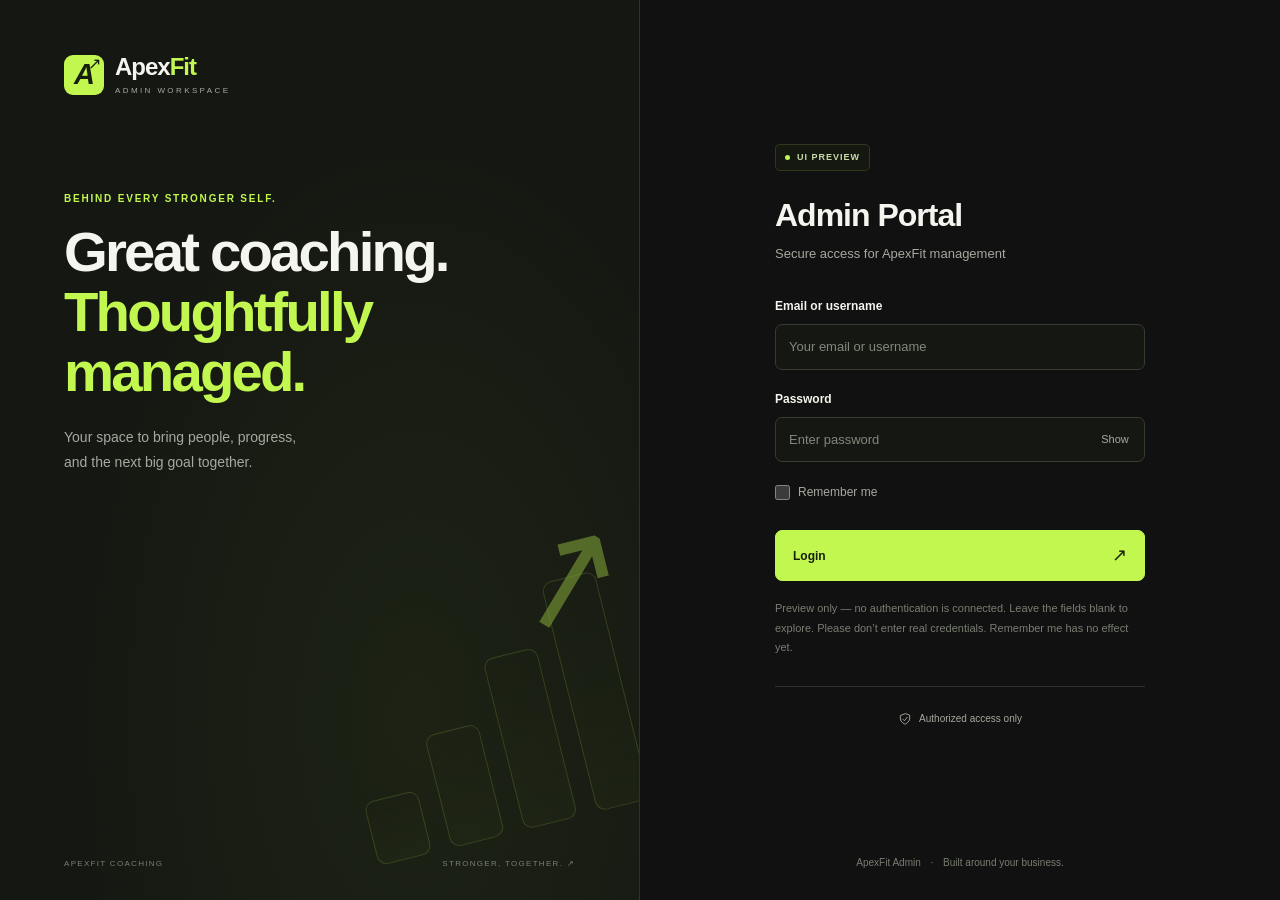
==== admin/index.html @ 79b1d00b "Add secure admin dashboard UI" ====
<!DOCTYPE html>
<html lang="en">
<head>
  <meta charset="UTF-8">
  <meta name="viewport" content="width=device-width, initial-scale=1">
  <meta name="robots" content="noindex, nofollow">
  <meta name="color-scheme" content="dark">
  <title>Admin Portal · ApexFit</title>
  <link rel="stylesheet" href="admin.css">
  <script src="admin.js" defer></script>
</head>
<body class="login-page">
  <main class="login-layout">
    <section class="login-story" aria-label="ApexFit Admin">
      <a class="brand" href="index.html" aria-label="ApexFit Admin home"><span class="brand-mark" aria-hidden="true">A<span>↗</span></span><span>Apex<span class="accent">Fit</span><small>ADMIN WORKSPACE</small></span></a>
      <div class="story-copy"><p class="eyebrow">BEHIND EVERY STRONGER SELF.</p><h1>Great coaching.<br><span class="accent">Thoughtfully<br>managed.</span></h1><p>Your space to bring people, progress,<br>and the next big goal together.</p></div>
      <div class="brand-art" aria-hidden="true"><span></span><span></span><span></span><span></span><i>↗</i></div>
      <div class="story-footer"><span>APEXFIT COACHING</span><span>STRONGER, TOGETHER. ↗</span></div>
    </section>
    <section class="login-panel" aria-labelledby="login-title">
      <div class="login-card">
        <span class="preview-tag"><span class="status-dot"></span> UI PREVIEW</span>
        <h2 id="login-title">Admin Portal</h2>
        <p class="login-subtitle">Secure access for ApexFit management</p>
        <!-- UI preview only. Connect real authentication later through a secure backend.
             Do not collect or persist credentials here. No access control is implemented. -->
        <form id="login-form" autocomplete="off">
          <label for="login-identity">Email or username</label>
          <input id="login-identity" type="text" placeholder="Your email or username" autocomplete="off" spellcheck="false">
          <label for="login-password">Password</label>
          <div class="password-field"><input id="login-password" type="password" placeholder="Enter password" autocomplete="off"><button id="password-toggle" type="button" aria-controls="login-password" aria-pressed="false" aria-label="Show password">Show</button></div>
          <label class="check-label"><input type="checkbox" id="remember-me"> Remember me</label>
          <button class="primary-button login-submit" type="submit">Login <span aria-hidden="true">↗</span></button>
        </form>
        <p class="preview-explanation">Preview only — no authentication is connected. Leave the fields blank to explore. Please don’t enter real credentials. Remember me has no effect yet.</p>
        <div class="authorized"><svg viewBox="0 0 24 24" aria-hidden="true"><path d="M12 3 4 6v6c0 5 8 9 8 9s8-4 8-9V6Z"/><path d="m8 12 3 3 5-6"/></svg> Authorized access only</div>
      </div>
      <p class="login-footer">ApexFit Admin <span>·</span> Built around your business.</p>
    </section>
  </main>
  <noscript><p class="noscript">This UI preview needs JavaScript for navigation. <a href="dashboard.html">Open dashboard preview</a>.</p></noscript>
</body>
</html>
---- admin/admin.css ----
/* Standalone admin styles. The public ApexFit website is intentionally independent. */
:root{color-scheme:dark;--bg:#101110;--sidebar:#131512;--surface:#191b18;--raised:#20231d;--lime:#c2f750;--text:#f4f5ee;--muted:#a6a99f;--dim:#797e72;--line:#30332b;--radius:12px;--sidebar-width:238px;font-family:Arial,Helvetica,sans-serif;font-synthesis:none}
*{box-sizing:border-box}body{margin:0;background:var(--bg);color:var(--text);font-size:14px;line-height:1.5}button,input,select,textarea{font:inherit}button,a,input,select,textarea{-webkit-tap-highlight-color:transparent}a{color:inherit;text-decoration:none}button{cursor:pointer;color:inherit}button:disabled{cursor:default}button,select{touch-action:manipulation}button{border:0}svg{width:20px;height:20px;fill:none;stroke:currentColor;stroke-width:1.6;stroke-linecap:round;stroke-linejoin:round;flex-shrink:0}h1,h2,h3,p{margin:0}h1,h2,h3{line-height:1.2}h1{font-size:clamp(26px,2.6vw,38px);letter-spacing:-1.3px;font-weight:650}h2{font-size:17px;font-weight:600;letter-spacing:-.4px}p{color:var(--muted)}[hidden]{display:none!important}:focus-visible{outline:2px solid var(--lime);outline-offset:4px}::selection{background:var(--lime);color:var(--bg)}.accent{color:var(--lime)}.eyebrow{font-size:10px;font-weight:700;letter-spacing:1.8px;color:var(--lime);margin-bottom:16px}.brand{display:flex;align-items:center;gap:11px;font-size:24px;letter-spacing:-1px;font-weight:750;line-height:1.1}.brand small{display:block;font-size:8px;letter-spacing:2.4px;font-weight:500;color:var(--muted);margin-top:7px}.brand-mark{height:40px;width:40px;background:var(--lime);color:#18200d;border-radius:9px;display:grid;place-items:center;position:relative;font-size:29px;font-style:italic;flex-shrink:0}.brand-mark>span{position:absolute;right:4px;top:0;font-size:16px}.primary-button,.secondary-button{display:inline-flex;justify-content:center;align-items:center;gap:22px;min-height:44px;border-radius:7px;padding:11px 17px;font-size:12px;font-weight:700;transition:background .2s,border-color .2s,transform .2s}.primary-button{color:#17200a;background:var(--lime);border:1px solid var(--lime)}.primary-button:hover{background:#d1ff71;transform:translateY(-1px)}.secondary-button{border:1px solid #41463a;background:#1b1e18;color:var(--text)}.secondary-button:hover{background:#282d21;border-color:#69754d}.primary-button span,.secondary-button span{font-size:18px;font-weight:400}.icon-button{display:grid;place-items:center;width:40px;height:40px;background:transparent;border-radius:7px;color:var(--muted);font-size:26px}.icon-button:hover{background:var(--raised);color:var(--text)}.preview-tag{display:inline-flex;align-items:center;gap:7px;padding:6px 9px;border:1px solid #c2f75026;color:#c8dca5;background:#c2f75007;border-radius:5px;font-size:9px;letter-spacing:1px;font-weight:600;white-space:nowrap}.status-dot,.mini-dot,.workspace-dot{display:inline-block;flex-shrink:0;width:5px;height:5px;border-radius:50%;background:var(--lime)}
/* Login */
.login-layout{min-height:100svh;display:grid;grid-template-columns:1fr 1fr}.login-story{position:relative;overflow:hidden;min-height:780px;padding:54px 64px 30px;border-right:1px solid var(--line);background:radial-gradient(ellipse at 65% 80%,#c2f7500c,transparent 60%),#151812;display:flex;flex-direction:column}.story-copy{position:relative;z-index:1;margin-top:95px}.story-copy h1{font-size:clamp(42px,4.4vw,68px);line-height:1.06;letter-spacing:-2.8px;font-weight:700}.story-copy>p:last-child{font-size:14px;line-height:1.8;margin-top:24px}.story-footer{margin-top:auto;padding-top:170px;display:flex;justify-content:space-between;gap:20px;font-size:8px;letter-spacing:1.3px;color:var(--dim);z-index:1}.brand-art{position:absolute;right:-35px;bottom:70px;width:330px;height:250px;transform:rotate(-14deg);opacity:.65}.brand-art>span{position:absolute;bottom:0;width:55px;border:1px solid #c2f7503d;border-radius:10px;background:linear-gradient(0deg,#c2f7500c,transparent)}.brand-art>span:nth-child(1){height:65px;left:0}.brand-art>span:nth-child(2){height:115px;left:75px}.brand-art>span:nth-child(3){height:175px;left:150px}.brand-art>span:nth-child(4){height:235px;left:225px}.brand-art i{position:absolute;right:18px;top:-90px;font-size:140px;color:var(--lime);font-style:normal;font-weight:300;opacity:.55}.login-panel{display:flex;flex-direction:column;justify-content:center;align-items:center;padding:70px 44px 30px;position:relative}.login-card{width:100%;max-width:370px;margin:auto}.login-card h2{font-size:32px;letter-spacing:-1px;margin:25px 0 9px}.login-subtitle{font-size:13px;margin-bottom:34px}label{display:block;font-size:12px;font-weight:600;margin:20px 0 9px}input:not([type=checkbox]),textarea,select{width:100%;border:1px solid #373c30;background:#151713;border-radius:7px;color:var(--text);padding:12px 13px;min-height:44px;font-size:13px;transition:border-color .2s}input::placeholder,textarea::placeholder{color:#82877a}input:focus,textarea:focus,select:focus{border-color:var(--lime)}textarea{resize:vertical;min-height:130px}input[readonly]{color:var(--muted)}.password-field{position:relative}.password-field input{padding-right:66px}.password-field button{position:absolute;right:4px;top:4px;bottom:4px;min-width:52px;border-radius:4px;background:none;font-size:11px;color:var(--muted)}.password-field button:hover{color:var(--lime);background:var(--raised)}.check-label{display:flex;align-items:center;gap:8px;color:var(--muted);font-size:12px;font-weight:400;min-height:32px;margin:14px 0 22px}.check-label input{appearance:auto;width:15px;height:15px;margin:0;accent-color:var(--lime)}.login-submit{width:100%;justify-content:space-between;min-height:48px}.preview-explanation{font-size:11px;line-height:1.75;margin-top:18px;color:var(--dim)}.authorized{margin-top:29px;padding-top:24px;border-top:1px solid var(--line);display:flex;gap:7px;align-items:center;justify-content:center;font-size:10px;color:var(--muted)}.authorized svg{width:14px;height:14px}.login-footer{margin-top:55px;font-size:10px;color:var(--dim)}.login-footer span{padding:0 7px}
/* Shell and navigation */
.sidebar{position:fixed;inset:0 auto 0 0;width:var(--sidebar-width);z-index:30;background:var(--sidebar);border-right:1px solid var(--line);padding:30px 18px 18px;display:flex;flex-direction:column;overflow-y:auto}.sidebar-brand{padding:0 10px}.workspace-label{margin:37px 0 31px;display:flex;align-items:center;gap:10px;padding:12px 10px;border:1px solid var(--line);border-radius:8px;font-size:11px;font-weight:600}.workspace-label small,.admin-profile small{display:block;color:var(--dim);font-size:10px;font-weight:400;margin-top:3px}.workspace-icon{display:grid;place-items:center;width:30px;height:30px;background:#303725;border:1px solid #454e35;border-radius:7px;color:var(--lime);font-size:10px}.workspace-dot{margin-left:auto}.nav-label{font-size:9px;letter-spacing:1.5px;color:var(--dim);padding-left:14px;margin-bottom:12px}.main-nav{display:grid;gap:6px}.main-nav button{display:flex;align-items:center;gap:13px;padding:13px 14px;border-radius:7px;background:none;border:1px solid transparent;text-align:left;color:var(--muted);font-size:12px}.main-nav button svg{width:18px;height:18px}.main-nav button:hover{background:#20241c;color:var(--text)}.main-nav button[aria-current=page]{color:var(--lime);background:#c2f7500e;border-color:#c2f75019}.main-nav button[aria-current=page]:after{content:'';width:5px;height:5px;background:var(--lime);border-radius:50%;margin-left:auto}.sidebar-bottom{margin-top:auto;padding-top:50px}.preview-note{border:1px solid var(--line);padding:15px 13px;border-radius:9px;background:linear-gradient(120deg,#c2f75006,transparent)}.preview-note strong{font-size:11px;font-weight:500;margin-left:7px}.preview-note p{font-size:10px;line-height:1.8;margin-top:9px;color:var(--dim)}.logout-link{display:flex;align-items:center;gap:12px;padding:18px 12px;font-size:12px;color:var(--muted)}.logout-link:hover{color:var(--lime)}.logout-link>span{margin-left:auto}.logout-link svg{width:17px;height:17px}.admin-profile{border-top:1px solid var(--line);padding:18px 8px 0;display:flex;align-items:center;gap:10px;font-size:11px}.avatar,.topbar-avatar{display:inline-grid;place-items:center;width:33px;height:33px;flex-shrink:0;background:#313827;color:#d4e6b1;border:1px solid #c2f75018;border-radius:50%;font-size:10px;letter-spacing:.2px}.app-shell{margin-left:var(--sidebar-width)}.topbar{height:76px;display:flex;align-items:center;justify-content:space-between;gap:15px;padding:0 36px;border-bottom:1px solid var(--line);background:#121410}.breadcrumb,.topbar-right{display:flex;gap:18px;align-items:center}.breadcrumb{font-size:11px;color:var(--dim)}.breadcrumb strong{color:#d9dcd2;font-weight:500}.breadcrumb-slash{color:#4e5347}.topbar-avatar{width:30px;height:30px}.menu-toggle,.drawer-close{display:none}#main-content{padding:24px 36px 28px;max-width:1700px;margin:auto}.preview-banner{display:flex;justify-content:space-between;flex-wrap:wrap;gap:6px 20px;border:1px solid #c2f75017;background:#c2f75004;border-radius:7px;padding:10px 13px;font-size:10px;margin-bottom:33px;color:var(--dim)}.preview-banner>span:first-child{color:#b5c3a1;display:flex;align-items:center;gap:8px}.page-heading{display:flex;align-items:center;justify-content:space-between;gap:24px;margin-bottom:28px}.page-heading h1 span{color:#a8ae9b}.page-heading .eyebrow{font-size:8px;margin-bottom:11px}.page-heading p:last-child{font-size:12px;margin-top:11px}.page-heading>button{flex-shrink:0}.metric-grid{display:grid;grid-template-columns:repeat(4,minmax(0,1fr));gap:15px;margin-bottom:23px}.metric-card{border:1px solid var(--line);background:var(--surface);border-radius:var(--radius);padding:19px 20px 17px;box-shadow:0 3px 12px #0000000c;min-width:0}.metric-label{display:flex;align-items:center;justify-content:space-between;gap:5px;color:#b7bdad;font-size:11px}.metric-icon{display:grid;place-items:center;width:27px;height:27px;border:1px solid #3a4230;border-radius:7px;color:#bdcba5;background:#c2f75006;font-size:16px}.metric-card>strong{display:flex;align-items:baseline;gap:8px;font-size:33px;letter-spacing:-1px;line-height:1.2;margin:15px 0 20px;font-weight:550;white-space:nowrap}.metric-card>strong>span{font-size:10px;letter-spacing:0;color:var(--dim);font-weight:400}.metric-footer{display:flex;justify-content:space-between;align-items:center;gap:7px;color:var(--dim);font-size:9px;min-height:20px}.metric-trend{color:#b0cd84}.sparkline{letter-spacing:1px;font-size:16px;line-height:1;color:#7e9e42}.mini-dot{background:#7e9655;width:4px;height:4px}.revenue-card{background:linear-gradient(120deg,#242c1a,#191d15);border-color:#4b5b33}.revenue-card>strong{color:var(--lime)}.overview-grid{display:grid;grid-template-columns:1.25fr 1fr;gap:23px;margin-bottom:23px}.panel{background:var(--surface);border:1px solid var(--line);border-radius:var(--radius);min-width:0;overflow:hidden}.panel-heading{display:flex;align-items:center;justify-content:space-between;gap:15px;padding:23px 24px 0}.panel-heading p{font-size:10px;margin-top:7px;color:var(--dim)}.subtle-label{font-size:8px;letter-spacing:.7px;color:var(--muted);white-space:nowrap}.chart-summary{display:flex;align-items:center;gap:13px;padding:20px 24px 0}.chart-summary>strong{font-size:35px;font-weight:500;letter-spacing:-1px}.chart-summary>span{font-size:10px;color:var(--muted)}.chart-summary b{display:block;font-size:9px;font-weight:400;color:#b0cd84;margin-top:4px}.bar-chart{height:162px;margin:20px 24px 0;display:flex;gap:18px;padding-top:10px}.chart-y{display:flex;flex-direction:column;justify-content:space-between;padding-bottom:26px;font-size:8px;color:var(--dim)}.chart-bars{display:flex;flex:1;gap:clamp(8px,2vw,28px);align-items:stretch;background:repeating-linear-gradient(to top,transparent 0,transparent calc(33.33% - 1px),#33382c88 calc(33.33% - 1px),#33382c88 33.33%);margin-bottom:26px}.chart-bars>div{display:flex;flex:1;align-items:center;justify-content:flex-end;flex-direction:column;position:relative}.chart-bars>div>span{height:var(--bar-height);width:100%;max-width:41px;border-radius:4px 4px 0 0;background:linear-gradient(0deg,#404e28,#6a8540);position:relative;min-height:3px}.chart-bars .peak>span{background:linear-gradient(0deg,#9dbf4b,var(--lime))}.chart-bars b{position:absolute;top:-18px;left:0;right:0;text-align:center;font-size:9px;font-weight:400;color:var(--muted)}.chart-bars .peak b{color:var(--lime)}.chart-bars small{position:absolute;bottom:-25px;font-size:9px;color:var(--dim)}.chart-caption{display:flex;justify-content:space-between;margin:18px 24px 20px;font-size:9px;color:var(--dim)}.chart-caption i{display:inline-block;width:6px;height:6px;border-radius:2px;background:var(--lime);margin-right:5px}.upcoming-list{padding:8px 24px 0}.session-card{display:flex;align-items:center;gap:13px;padding:17px 0;border-bottom:1px solid var(--line)}.date-tile{display:flex;flex-direction:column;align-items:center;justify-content:center;width:43px;height:46px;border-radius:7px;background:#23281d;border:1px solid #37412b;flex-shrink:0}.date-tile small{font-size:8px;color:#a7b58f;letter-spacing:.5px}.date-tile strong{font-size:18px;font-weight:500;line-height:1.2}.session-info{flex:1;min-width:0}.session-info strong{font-size:11px;font-weight:500}.session-info p{font-size:10px;color:var(--dim);margin-top:4px}.session-time{font-size:10px;white-space:nowrap;color:#c3c9ba}.panel-link{width:100%;display:flex;align-items:center;justify-content:space-between;text-align:left;padding:16px 24px;background:none;color:var(--lime);font-size:10px}.panel-link:hover{background:#c2f75005}.recent-panel .panel-heading{padding-bottom:22px}.text-button{background:transparent;min-height:36px;color:var(--lime);font-size:10px;white-space:nowrap}.text-button span{margin-left:12px}.text-button:hover{text-decoration:underline}.workspace-footnote{display:flex;justify-content:space-between;flex-wrap:wrap;gap:10px;font-size:9px;color:var(--dim);padding-top:25px}.workspace-footnote span{font-size:8px;letter-spacing:1px}
/* Data views */
.section-heading-count{display:inline-block;color:var(--lime);background:#c2f7500b;border:1px solid #c2f75025;border-radius:8px;padding:8px 14px;font-size:11px;white-space:nowrap}.table-toolbar{display:flex;align-items:flex-end;gap:14px;padding:20px 22px;border-bottom:1px solid var(--line)}.table-toolbar label{margin:0 0 7px;font-size:10px;color:var(--muted)}.search-control{flex:1;max-width:360px}.filter-control{width:172px}.search-control input,.filter-control select{font-size:11px;background:#131610}.table-count{margin-left:auto;padding-bottom:13px;font-size:10px;color:var(--dim);white-space:nowrap}.table-scroll{width:100%;overflow:auto;overscroll-behavior-x:contain;scrollbar-width:thin;scrollbar-color:#444d35 transparent}table{border-collapse:collapse;width:100%;text-align:left;white-space:nowrap;font-size:11px}caption{position:absolute;width:1px;height:1px;padding:0;margin:-1px;overflow:hidden;clip-path:inset(50%);white-space:nowrap}thead{background:#141711}th{padding:14px 18px;color:#8e9782;font-size:9px;font-weight:500;letter-spacing:.3px;border-bottom:1px solid var(--line)}td{padding:17px 18px;border-bottom:1px solid #2b3025;color:#b1b8a7}th:first-child,td:first-child{padding-left:24px}tbody tr:last-child td{border-bottom:0}tbody tr:hover{background:#c2f75003}td .person{display:flex;align-items:center;gap:10px;color:#e0e5d8;font-weight:500}.person .avatar{width:29px;height:29px;font-size:9px}.money{font-variant-numeric:tabular-nums;color:var(--text);font-weight:600}.badge{display:inline-flex;align-items:center;gap:6px;font-size:9px;font-weight:500;padding:4px 8px;border-radius:5px;border:1px solid #535b464d;background:#a6a99f0a;color:#bbc2b1}.badge:before{content:'';width:4px;height:4px;border-radius:50%;background:currentColor}.badge-new,.badge-upcoming{color:#b4d58c;background:#91b75a10;border-color:#91b75a2a}.badge-qualified,.badge-paid,.badge-converted,.badge-completed,.badge-replied{color:#85c9ac;background:#62b5940b;border-color:#62b59426}.badge-contacted,.badge-rescheduled{color:#9cbadf;background:#7fa7d40d;border-color:#7fa7d426}.badge-pending{color:#d8be80;background:#c9a85e0d;border-color:#c9a85e26}.badge-lost,.badge-failed,.badge-cancelled{color:#d99b99;background:#d285810a;border-color:#d2858126}.badge-refunded,.badge-closed{color:#b6a7d6;background:#ae94d00b;border-color:#ae94d026}.row-action{min-height:36px;padding:8px 10px;color:#ccd4be;background:#22271b;border:1px solid #3b4530;border-radius:5px;font-size:10px;white-space:nowrap}.row-action:hover{color:var(--lime);border-color:#6c8050}.row-actions{display:flex;gap:7px}.message-cell{max-width:240px;overflow:hidden;text-overflow:ellipsis}.table-footer{padding:14px 23px;border-top:1px solid var(--line);font-size:10px;color:var(--dim);display:flex;justify-content:space-between;gap:15px}.empty-state{text-align:center;padding:60px 20px}.empty-state h3{font-size:16px;margin-bottom:10px}.empty-state p{font-size:12px;margin-bottom:18px}
/* Native dialogs provide modal focus containment and Escape handling. */
.modal{width:min(580px,calc(100% - 32px));max-height:calc(100svh - 40px);margin:auto;border:1px solid #414a34;border-radius:14px;background:#191d16;color:var(--text);padding:27px;box-shadow:0 30px 100px #0009;overflow:auto}.modal::backdrop{background:#060804b8;backdrop-filter:blur(5px)}body:has(dialog[open]){overflow:hidden}.modal-heading{display:flex;align-items:flex-start;justify-content:space-between;gap:15px;margin-bottom:22px}.modal-heading .eyebrow{font-size:8px;margin-bottom:10px}.modal-heading h2{font-size:23px;line-height:1.25}.modal-heading .icon-button{margin:-8px -8px 0 0;flex-shrink:0}.detail-list{display:grid;grid-template-columns:1fr 1fr;gap:22px;margin:0}.detail-item{min-width:0}.detail-item dt{font-size:10px;color:var(--dim);margin-bottom:7px}.detail-item dd{margin:0;font-size:13px;overflow-wrap:anywhere;white-space:pre-wrap}.detail-item.wide{grid-column:1/-1}.modal-footer{display:flex;align-items:center;justify-content:space-between;gap:18px;border-top:1px solid var(--line);padding-top:20px;margin-top:25px}.modal-footer>span{font-size:10px;color:var(--dim)}.modal-intro{font-size:12px}.reply-feedback{color:var(--lime);font-size:12px;line-height:1.7;margin-top:13px}.skip-link{position:fixed;top:-100px;left:16px;background:var(--lime);color:#18200d;padding:10px;z-index:100;border-radius:5px}.skip-link:focus{top:12px}.noscript{position:fixed;bottom:0;left:0;right:0;background:#303b22;color:var(--text);padding:16px;text-align:center;z-index:100}.noscript a{text-decoration:underline}
@media(min-width:1600px){#main-content{padding-top:32px}.page-heading{margin-top:40px}.metric-card{padding:24px}.bar-chart{height:200px}.session-card{padding:23px 0}}
@media(max-width:1200px){:root{--sidebar-width:215px}.sidebar{padding-inline:14px}.topbar{padding-inline:25px}#main-content{padding-inline:25px}.metric-grid{gap:12px}.metric-card{padding:16px 14px}.metric-card>strong{font-size:28px}.metric-footer{font-size:8px}.sparkline{display:none}.page-heading h1{font-size:28px}.overview-grid{gap:16px;grid-template-columns:1.1fr 1fr}.panel-heading{padding-inline:19px}.panel-heading h2{font-size:15px}.subtle-label{font-size:7px}.upcoming-list{padding-inline:19px}.session-card{gap:9px}.session-time{font-size:9px}.login-story{padding-inline:40px}}
@media(max-width:1000px){.metric-grid{grid-template-columns:repeat(2,minmax(0,1fr))}.metric-card{padding:18px 20px}.metric-card>strong{font-size:32px;margin:10px 0}.metric-footer{font-size:9px}.sparkline{display:block}.overview-grid{grid-template-columns:1fr}.page-heading{align-items:flex-start}.page-heading>button{gap:10px}.activity-panel .subtle-label{font-size:8px}.bar-chart{height:180px}.session-card{padding:16px 0}.session-time{font-size:11px}.login-story{padding-inline:30px}.login-panel{padding-inline:30px}.story-copy h1{font-size:47px}}
@media(max-width:900px){.sidebar{width:260px;transform:translateX(-100%);transition:transform .2s ease;visibility:hidden}.sidebar.is-open{transform:translateX(0);visibility:visible}.sidebar-brand{display:flex;align-items:center;justify-content:space-between;padding:0 6px}.drawer-close,.menu-toggle{display:grid}.drawer-close{width:30px}.drawer-backdrop{position:fixed;inset:0;background:#0009;backdrop-filter:blur(3px);z-index:29}.app-shell{margin-left:0}.topbar{height:67px}.breadcrumb{gap:12px}.menu-toggle{margin-left:-8px}.topbar-right{gap:12px}.sidebar-bottom{padding-top:30px}body.drawer-open{overflow:hidden}.overview-grid{grid-template-columns:1.1fr 1fr}.panel-heading{gap:10px}.session-time{font-size:9px}.bar-chart{height:155px}.login-layout{grid-template-columns:.9fr 1fr}.story-copy h1{font-size:42px}.story-footer{flex-direction:column;gap:6px}.login-story{min-height:740px}.brand-art{opacity:.35;right:-70px}}
@media(max-width:650px){.login-layout{display:block}.login-story{min-height:0;padding:26px;border-right:0;border-bottom:1px solid var(--line)}.login-story .brand{font-size:22px}.story-copy,.brand-art,.story-footer{display:none}.login-panel{min-height:calc(100svh - 93px);padding:36px 25px 24px}.login-card h2{font-size:29px}.login-footer{margin-top:35px}.topbar{padding-inline:19px}.breadcrumb{font-size:10px;gap:9px}.topbar-avatar{display:none}.preview-tag{font-size:8px;padding:5px 7px}.topbar-right{gap:0}#main-content{padding:19px 18px}.preview-banner{font-size:9px;line-height:1.6;margin-bottom:26px}.page-heading{flex-wrap:wrap;gap:16px;margin-bottom:23px}.page-heading h1{font-size:28px;line-height:1.17;letter-spacing:-1px}.page-heading h1 span{display:block}.page-heading p:last-child{font-size:11px;line-height:1.7}.page-heading .secondary-button{min-height:40px;padding:8px 13px;font-size:11px}.metric-grid{gap:11px;margin-bottom:17px}.metric-card{padding:14px 13px}.metric-label{font-size:10px;min-height:26px;gap:5px}.metric-icon{width:22px;height:22px;font-size:13px}.metric-card>strong{font-size:28px;gap:5px;margin:12px 0}.metric-card>strong>span{font-size:8px}.metric-footer{font-size:8px;min-height:24px}.sparkline{display:none}.overview-grid{grid-template-columns:1fr;gap:17px;margin-bottom:17px}.panel-heading{padding:20px 18px 0}.panel-heading h2{font-size:16px}.panel-heading p{font-size:10px;line-height:1.7}.chart-summary{padding-left:18px}.bar-chart{margin-inline:18px;height:165px}.chart-caption{margin-inline:18px}.session-time{font-size:10px}.recent-panel .panel-heading{align-items:flex-start;gap:9px}.text-button{font-size:9px}.text-button span{margin-left:3px}.workspace-footnote{font-size:8px;line-height:1.7}.table-toolbar{padding:17px;flex-wrap:wrap;gap:15px 10px}.search-control{max-width:none;flex:1 0 100%}.filter-control{width:170px;max-width:65%}.table-count{font-size:9px}.table-footer{font-size:9px;flex-wrap:wrap;padding:13px 17px}.section-heading-count{font-size:10px;padding:7px 10px}.modal{padding:22px 19px}.modal-heading h2{font-size:21px}.detail-list{gap:18px}.detail-item dd{font-size:12px}.modal-footer{gap:12px}.modal-footer>span{font-size:9px}.row-action{min-height:44px}.main-nav button{min-height:46px}}
@media(prefers-reduced-motion:reduce){*,*::before,*::after{scroll-behavior:auto!important;transition:none!important;animation:none!important}}
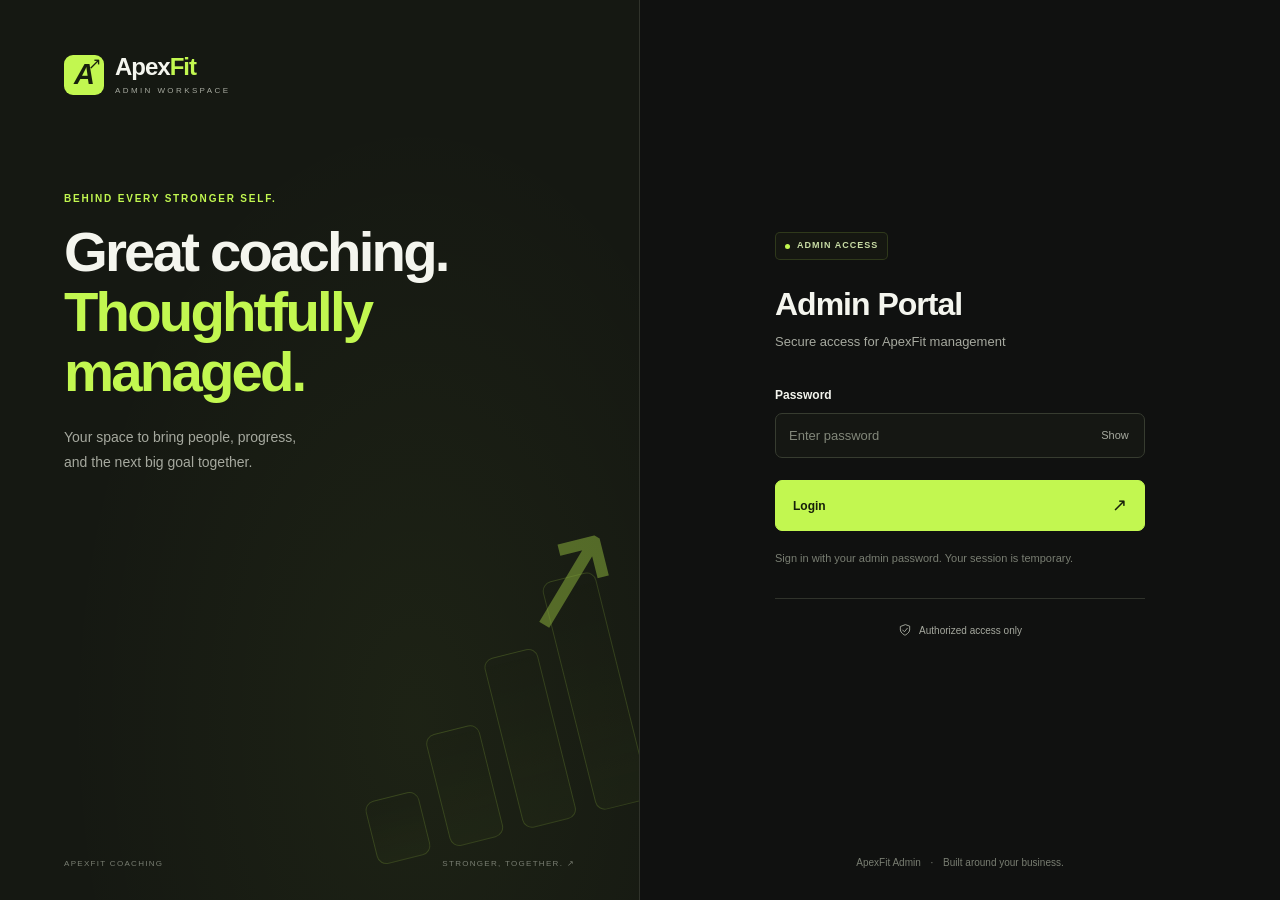
==== commit 4091a009: "Connect admin dashboard to Cloudflare Worker API" ====
--- a/admin/index.html
+++ b/admin/index.html
@@ -19,25 +19,21 @@
     </section>
     <section class="login-panel" aria-labelledby="login-title">
       <div class="login-card">
-        <span class="preview-tag"><span class="status-dot"></span> UI PREVIEW</span>
+        <span class="preview-tag"><span class="status-dot"></span> ADMIN ACCESS</span>
         <h2 id="login-title">Admin Portal</h2>
         <p class="login-subtitle">Secure access for ApexFit management</p>
-        <!-- UI preview only. Connect real authentication later through a secure backend.
-             Do not collect or persist credentials here. No access control is implemented. -->
+        <!-- Password verification happens only on the Worker. Never persist passwords. -->
         <form id="login-form" autocomplete="off">
-          <label for="login-identity">Email or username</label>
-          <input id="login-identity" type="text" placeholder="Your email or username" autocomplete="off" spellcheck="false">
           <label for="login-password">Password</label>
-          <div class="password-field"><input id="login-password" type="password" placeholder="Enter password" autocomplete="off"><button id="password-toggle" type="button" aria-controls="login-password" aria-pressed="false" aria-label="Show password">Show</button></div>
-          <label class="check-label"><input type="checkbox" id="remember-me"> Remember me</label>
-          <button class="primary-button login-submit" type="submit">Login <span aria-hidden="true">↗</span></button>
+          <div class="password-field"><input id="login-password" type="password" placeholder="Enter password" autocomplete="off" required><button id="password-toggle" type="button" aria-controls="login-password" aria-pressed="false" aria-label="Show password">Show</button></div>
+          <button class="primary-button login-submit" type="submit" style="margin-top:22px">Login <span aria-hidden="true">↗</span></button>
         </form>
-        <p class="preview-explanation">Preview only — no authentication is connected. Leave the fields blank to explore. Please don’t enter real credentials. Remember me has no effect yet.</p>
+        <p class="preview-explanation" id="login-feedback" role="status" aria-live="polite">Sign in with your admin password. Your session is temporary.</p>
         <div class="authorized"><svg viewBox="0 0 24 24" aria-hidden="true"><path d="M12 3 4 6v6c0 5 8 9 8 9s8-4 8-9V6Z"/><path d="m8 12 3 3 5-6"/></svg> Authorized access only</div>
       </div>
       <p class="login-footer">ApexFit Admin <span>·</span> Built around your business.</p>
     </section>
   </main>
-  <noscript><p class="noscript">This UI preview needs JavaScript for navigation. <a href="dashboard.html">Open dashboard preview</a>.</p></noscript>
+  <noscript><p class="noscript">Enable JavaScript to sign in securely.</p></noscript>
 </body>
 </html>
--- a/admin/admin.css
+++ b/admin/admin.css
@@ -7,6 +7,15 @@
 .sidebar{position:fixed;inset:0 auto 0 0;width:var(--sidebar-width);z-index:30;background:var(--sidebar);border-right:1px solid var(--line);padding:30px 18px 18px;display:flex;flex-direction:column;overflow-y:auto}.sidebar-brand{padding:0 10px}.workspace-label{margin:37px 0 31px;display:flex;align-items:center;gap:10px;padding:12px 10px;border:1px solid var(--line);border-radius:8px;font-size:11px;font-weight:600}.workspace-label small,.admin-profile small{display:block;color:var(--dim);font-size:10px;font-weight:400;margin-top:3px}.workspace-icon{display:grid;place-items:center;width:30px;height:30px;background:#303725;border:1px solid #454e35;border-radius:7px;color:var(--lime);font-size:10px}.workspace-dot{margin-left:auto}.nav-label{font-size:9px;letter-spacing:1.5px;color:var(--dim);padding-left:14px;margin-bottom:12px}.main-nav{display:grid;gap:6px}.main-nav button{display:flex;align-items:center;gap:13px;padding:13px 14px;border-radius:7px;background:none;border:1px solid transparent;text-align:left;color:var(--muted);font-size:12px}.main-nav button svg{width:18px;height:18px}.main-nav button:hover{background:#20241c;color:var(--text)}.main-nav button[aria-current=page]{color:var(--lime);background:#c2f7500e;border-color:#c2f75019}.main-nav button[aria-current=page]:after{content:'';width:5px;height:5px;background:var(--lime);border-radius:50%;margin-left:auto}.sidebar-bottom{margin-top:auto;padding-top:50px}.preview-note{border:1px solid var(--line);padding:15px 13px;border-radius:9px;background:linear-gradient(120deg,#c2f75006,transparent)}.preview-note strong{font-size:11px;font-weight:500;margin-left:7px}.preview-note p{font-size:10px;line-height:1.8;margin-top:9px;color:var(--dim)}.logout-link{display:flex;align-items:center;gap:12px;padding:18px 12px;font-size:12px;color:var(--muted)}.logout-link:hover{color:var(--lime)}.logout-link>span{margin-left:auto}.logout-link svg{width:17px;height:17px}.admin-profile{border-top:1px solid var(--line);padding:18px 8px 0;display:flex;align-items:center;gap:10px;font-size:11px}.avatar,.topbar-avatar{display:inline-grid;place-items:center;width:33px;height:33px;flex-shrink:0;background:#313827;color:#d4e6b1;border:1px solid #c2f75018;border-radius:50%;font-size:10px;letter-spacing:.2px}.app-shell{margin-left:var(--sidebar-width)}.topbar{height:76px;display:flex;align-items:center;justify-content:space-between;gap:15px;padding:0 36px;border-bottom:1px solid var(--line);background:#121410}.breadcrumb,.topbar-right{display:flex;gap:18px;align-items:center}.breadcrumb{font-size:11px;color:var(--dim)}.breadcrumb strong{color:#d9dcd2;font-weight:500}.breadcrumb-slash{color:#4e5347}.topbar-avatar{width:30px;height:30px}.menu-toggle,.drawer-close{display:none}#main-content{padding:24px 36px 28px;max-width:1700px;margin:auto}.preview-banner{display:flex;justify-content:space-between;flex-wrap:wrap;gap:6px 20px;border:1px solid #c2f75017;background:#c2f75004;border-radius:7px;padding:10px 13px;font-size:10px;margin-bottom:33px;color:var(--dim)}.preview-banner>span:first-child{color:#b5c3a1;display:flex;align-items:center;gap:8px}.page-heading{display:flex;align-items:center;justify-content:space-between;gap:24px;margin-bottom:28px}.page-heading h1 span{color:#a8ae9b}.page-heading .eyebrow{font-size:8px;margin-bottom:11px}.page-heading p:last-child{font-size:12px;margin-top:11px}.page-heading>button{flex-shrink:0}.metric-grid{display:grid;grid-template-columns:repeat(4,minmax(0,1fr));gap:15px;margin-bottom:23px}.metric-card{border:1px solid var(--line);background:var(--surface);border-radius:var(--radius);padding:19px 20px 17px;box-shadow:0 3px 12px #0000000c;min-width:0}.metric-label{display:flex;align-items:center;justify-content:space-between;gap:5px;color:#b7bdad;font-size:11px}.metric-icon{display:grid;place-items:center;width:27px;height:27px;border:1px solid #3a4230;border-radius:7px;color:#bdcba5;background:#c2f75006;font-size:16px}.metric-card>strong{display:flex;align-items:baseline;gap:8px;font-size:33px;letter-spacing:-1px;line-height:1.2;margin:15px 0 20px;font-weight:550;white-space:nowrap}.metric-card>strong>span{font-size:10px;letter-spacing:0;color:var(--dim);font-weight:400}.metric-footer{display:flex;justify-content:space-between;align-items:center;gap:7px;color:var(--dim);font-size:9px;min-height:20px}.metric-trend{color:#b0cd84}.sparkline{letter-spacing:1px;font-size:16px;line-height:1;color:#7e9e42}.mini-dot{background:#7e9655;width:4px;height:4px}.revenue-card{background:linear-gradient(120deg,#242c1a,#191d15);border-color:#4b5b33}.revenue-card>strong{color:var(--lime)}.overview-grid{display:grid;grid-template-columns:1.25fr 1fr;gap:23px;margin-bottom:23px}.panel{background:var(--surface);border:1px solid var(--line);border-radius:var(--radius);min-width:0;overflow:hidden}.panel-heading{display:flex;align-items:center;justify-content:space-between;gap:15px;padding:23px 24px 0}.panel-heading p{font-size:10px;margin-top:7px;color:var(--dim)}.subtle-label{font-size:8px;letter-spacing:.7px;color:var(--muted);white-space:nowrap}.chart-summary{display:flex;align-items:center;gap:13px;padding:20px 24px 0}.chart-summary>strong{font-size:35px;font-weight:500;letter-spacing:-1px}.chart-summary>span{font-size:10px;color:var(--muted)}.chart-summary b{display:block;font-size:9px;font-weight:400;color:#b0cd84;margin-top:4px}.bar-chart{height:162px;margin:20px 24px 0;display:flex;gap:18px;padding-top:10px}.chart-y{display:flex;flex-direction:column;justify-content:space-between;padding-bottom:26px;font-size:8px;color:var(--dim)}.chart-bars{display:flex;flex:1;gap:clamp(8px,2vw,28px);align-items:stretch;background:repeating-linear-gradient(to top,transparent 0,transparent calc(33.33% - 1px),#33382c88 calc(33.33% - 1px),#33382c88 33.33%);margin-bottom:26px}.chart-bars>div{display:flex;flex:1;align-items:center;justify-content:flex-end;flex-direction:column;position:relative}.chart-bars>div>span{height:var(--bar-height);width:100%;max-width:41px;border-radius:4px 4px 0 0;background:linear-gradient(0deg,#404e28,#6a8540);position:relative;min-height:3px}.chart-bars .peak>span{background:linear-gradient(0deg,#9dbf4b,var(--lime))}.chart-bars b{position:absolute;top:-18px;left:0;right:0;text-align:center;font-size:9px;font-weight:400;color:var(--muted)}.chart-bars .peak b{color:var(--lime)}.chart-bars small{position:absolute;bottom:-25px;font-size:9px;color:var(--dim)}.chart-caption{display:flex;justify-content:space-between;margin:18px 24px 20px;font-size:9px;color:var(--dim)}.chart-caption i{display:inline-block;width:6px;height:6px;border-radius:2px;background:var(--lime);margin-right:5px}.upcoming-list{padding:8px 24px 0}.session-card{display:flex;align-items:center;gap:13px;padding:17px 0;border-bottom:1px solid var(--line)}.date-tile{display:flex;flex-direction:column;align-items:center;justify-content:center;width:43px;height:46px;border-radius:7px;background:#23281d;border:1px solid #37412b;flex-shrink:0}.date-tile small{font-size:8px;color:#a7b58f;letter-spacing:.5px}.date-tile strong{font-size:18px;font-weight:500;line-height:1.2}.session-info{flex:1;min-width:0}.session-info strong{font-size:11px;font-weight:500}.session-info p{font-size:10px;color:var(--dim);margin-top:4px}.session-time{font-size:10px;white-space:nowrap;color:#c3c9ba}.panel-link{width:100%;display:flex;align-items:center;justify-content:space-between;text-align:left;padding:16px 24px;background:none;color:var(--lime);font-size:10px}.panel-link:hover{background:#c2f75005}.recent-panel .panel-heading{padding-bottom:22px}.text-button{background:transparent;min-height:36px;color:var(--lime);font-size:10px;white-space:nowrap}.text-button span{margin-left:12px}.text-button:hover{text-decoration:underline}.workspace-footnote{display:flex;justify-content:space-between;flex-wrap:wrap;gap:10px;font-size:9px;color:var(--dim);padding-top:25px}.workspace-footnote span{font-size:8px;letter-spacing:1px}
 /* Data views */
 .section-heading-count{display:inline-block;color:var(--lime);background:#c2f7500b;border:1px solid #c2f75025;border-radius:8px;padding:8px 14px;font-size:11px;white-space:nowrap}.table-toolbar{display:flex;align-items:flex-end;gap:14px;padding:20px 22px;border-bottom:1px solid var(--line)}.table-toolbar label{margin:0 0 7px;font-size:10px;color:var(--muted)}.search-control{flex:1;max-width:360px}.filter-control{width:172px}.search-control input,.filter-control select{font-size:11px;background:#131610}.table-count{margin-left:auto;padding-bottom:13px;font-size:10px;color:var(--dim);white-space:nowrap}.table-scroll{width:100%;overflow:auto;overscroll-behavior-x:contain;scrollbar-width:thin;scrollbar-color:#444d35 transparent}table{border-collapse:collapse;width:100%;text-align:left;white-space:nowrap;font-size:11px}caption{position:absolute;width:1px;height:1px;padding:0;margin:-1px;overflow:hidden;clip-path:inset(50%);white-space:nowrap}thead{background:#141711}th{padding:14px 18px;color:#8e9782;font-size:9px;font-weight:500;letter-spacing:.3px;border-bottom:1px solid var(--line)}td{padding:17px 18px;border-bottom:1px solid #2b3025;color:#b1b8a7}th:first-child,td:first-child{padding-left:24px}tbody tr:last-child td{border-bottom:0}tbody tr:hover{background:#c2f75003}td .person{display:flex;align-items:center;gap:10px;color:#e0e5d8;font-weight:500}.person .avatar{width:29px;height:29px;font-size:9px}.money{font-variant-numeric:tabular-nums;color:var(--text);font-weight:600}.badge{display:inline-flex;align-items:center;gap:6px;font-size:9px;font-weight:500;padding:4px 8px;border-radius:5px;border:1px solid #535b464d;background:#a6a99f0a;color:#bbc2b1}.badge:before{content:'';width:4px;height:4px;border-radius:50%;background:currentColor}.badge-new,.badge-upcoming{color:#b4d58c;background:#91b75a10;border-color:#91b75a2a}.badge-qualified,.badge-paid,.badge-converted,.badge-completed,.badge-replied{color:#85c9ac;background:#62b5940b;border-color:#62b59426}.badge-contacted,.badge-rescheduled{color:#9cbadf;background:#7fa7d40d;border-color:#7fa7d426}.badge-pending{color:#d8be80;background:#c9a85e0d;border-color:#c9a85e26}.badge-lost,.badge-failed,.badge-cancelled{color:#d99b99;background:#d285810a;border-color:#d2858126}.badge-refunded,.badge-closed{color:#b6a7d6;background:#ae94d00b;border-color:#ae94d026}.row-action{min-height:36px;padding:8px 10px;color:#ccd4be;background:#22271b;border:1px solid #3b4530;border-radius:5px;font-size:10px;white-space:nowrap}.row-action:hover{color:var(--lime);border-color:#6c8050}.row-actions{display:flex;gap:7px}.message-cell{max-width:240px;overflow:hidden;text-overflow:ellipsis}.table-footer{padding:14px 23px;border-top:1px solid var(--line);font-size:10px;color:var(--dim);display:flex;justify-content:space-between;gap:15px}.empty-state{text-align:center;padding:60px 20px}.empty-state h3{font-size:16px;margin-bottom:10px}.empty-state p{font-size:12px;margin-bottom:18px}
+/* Compact external management shortcuts; sample tables remain independent. */
+.management-heading{flex-wrap:wrap;gap:18px 24px}
+.section-management{flex-basis:100%;min-width:0;display:flex;align-items:center;justify-content:space-between;flex-wrap:wrap;gap:12px 20px}
+.management-links{display:flex;flex-wrap:wrap;gap:8px;min-width:0}
+.management-link{display:inline-flex;align-items:center;justify-content:center;gap:12px;min-height:36px;padding:8px 12px;border:1px solid #41463a;border-radius:6px;background:#1b1e18;color:#dbe3cd;font-size:11px;font-weight:600;white-space:nowrap;transition:background .2s,border-color .2s,color .2s}
+.management-link:hover{background:#282d21;border-color:#69754d;color:var(--lime)}
+.management-link span{font-size:15px;font-weight:400;line-height:1}
+.page-heading .section-management .management-status{font-size:10px;line-height:1.6;color:var(--muted);margin:0;max-width:100%}
+@media(max-width:650px){.management-link{min-height:44px;padding:9px 11px;font-size:10px}.section-management{gap:10px}.management-heading{gap:16px}.page-heading .section-management .management-status{font-size:10px}}
 /* Native dialogs provide modal focus containment and Escape handling. */
 .modal{width:min(580px,calc(100% - 32px));max-height:calc(100svh - 40px);margin:auto;border:1px solid #414a34;border-radius:14px;background:#191d16;color:var(--text);padding:27px;box-shadow:0 30px 100px #0009;overflow:auto}.modal::backdrop{background:#060804b8;backdrop-filter:blur(5px)}body:has(dialog[open]){overflow:hidden}.modal-heading{display:flex;align-items:flex-start;justify-content:space-between;gap:15px;margin-bottom:22px}.modal-heading .eyebrow{font-size:8px;margin-bottom:10px}.modal-heading h2{font-size:23px;line-height:1.25}.modal-heading .icon-button{margin:-8px -8px 0 0;flex-shrink:0}.detail-list{display:grid;grid-template-columns:1fr 1fr;gap:22px;margin:0}.detail-item{min-width:0}.detail-item dt{font-size:10px;color:var(--dim);margin-bottom:7px}.detail-item dd{margin:0;font-size:13px;overflow-wrap:anywhere;white-space:pre-wrap}.detail-item.wide{grid-column:1/-1}.modal-footer{display:flex;align-items:center;justify-content:space-between;gap:18px;border-top:1px solid var(--line);padding-top:20px;margin-top:25px}.modal-footer>span{font-size:10px;color:var(--dim)}.modal-intro{font-size:12px}.reply-feedback{color:var(--lime);font-size:12px;line-height:1.7;margin-top:13px}.skip-link{position:fixed;top:-100px;left:16px;background:var(--lime);color:#18200d;padding:10px;z-index:100;border-radius:5px}.skip-link:focus{top:12px}.noscript{position:fixed;bottom:0;left:0;right:0;background:#303b22;color:var(--text);padding:16px;text-align:center;z-index:100}.noscript a{text-decoration:underline}
 @media(min-width:1600px){#main-content{padding-top:32px}.page-heading{margin-top:40px}.metric-card{padding:24px}.bar-chart{height:200px}.session-card{padding:23px 0}}
